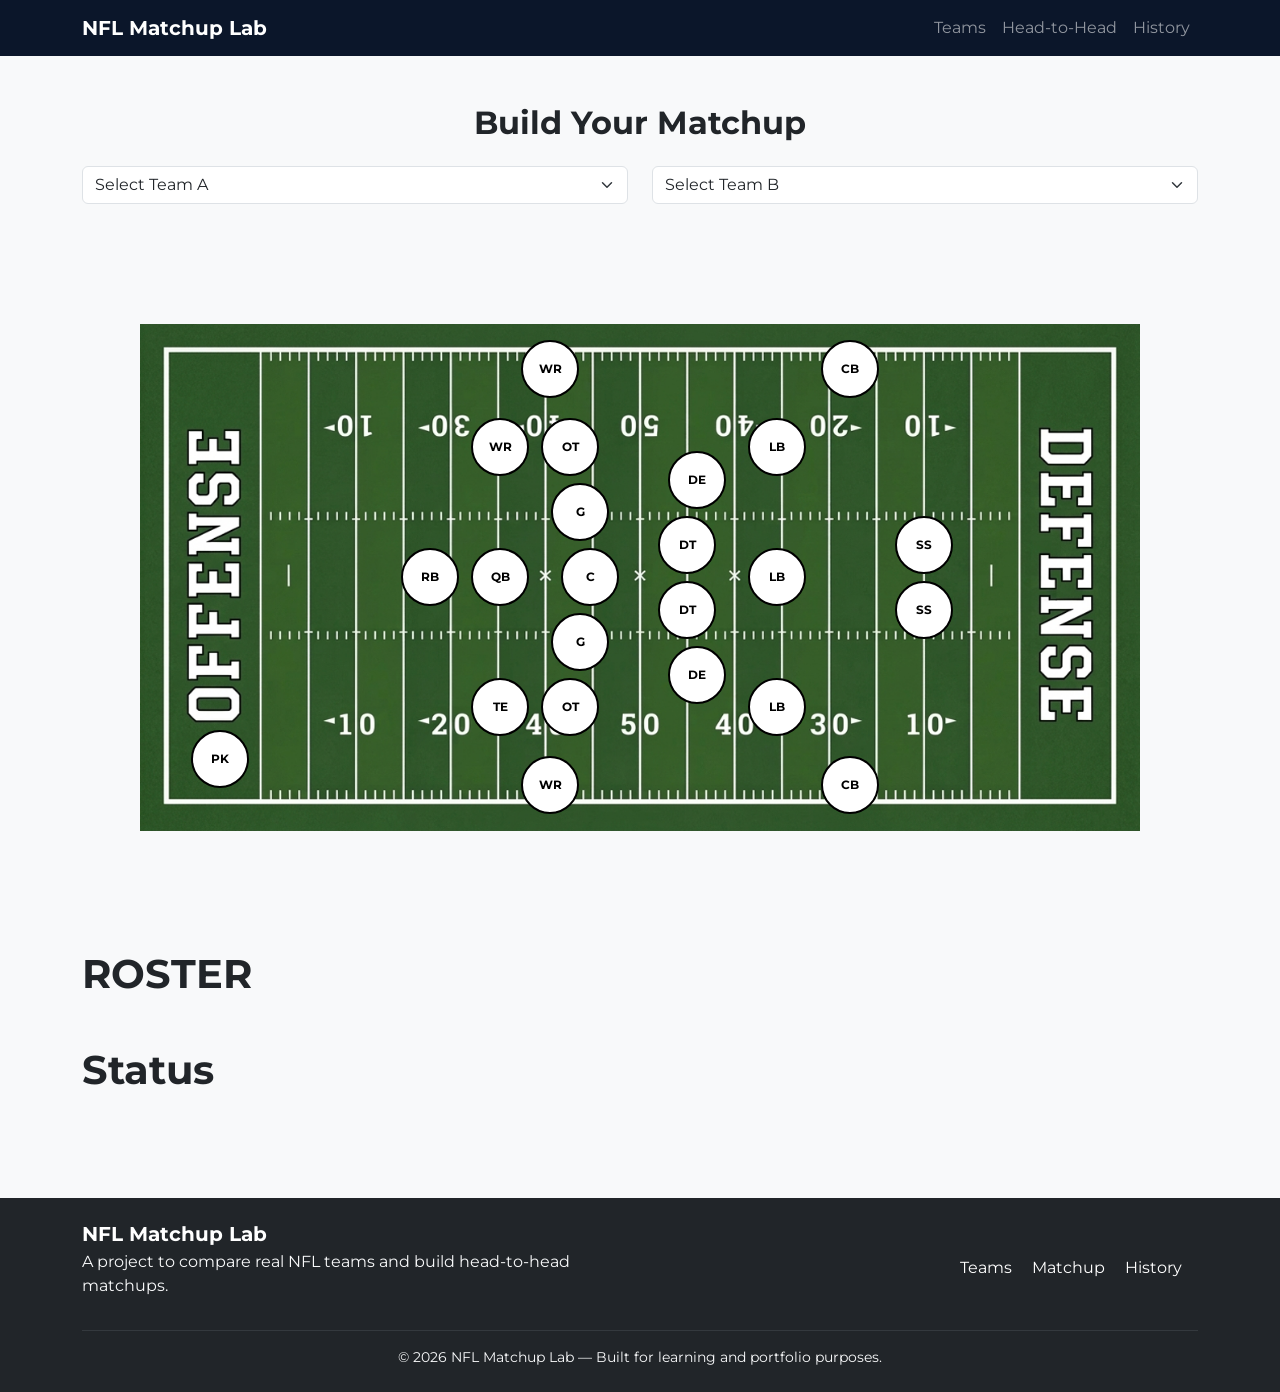
==== matchup.html @ 4785264e "field" ====
<!DOCTYPE html>
<html lang="en">

<head>
    <meta charset="UTF-8">
    <meta name="viewport" content="width=device-width, initial-scale=1.0">
    <title>NFL Matchup Lab - Head-to-Head</title>

    <!-- Google Fonts -->
    <link rel="preconnect" href="https://fonts.googleapis.com">
    <link rel="preconnect" href="https://fonts.gstatic.com" crossorigin>
    <link href="https://fonts.googleapis.com/css2?family=Montserrat:wght@400;600;700&display=swap" rel="stylesheet">

    <!-- Bootstrap -->
    <link href="https://cdn.jsdelivr.net/npm/bootstrap@5.3.3/dist/css/bootstrap.min.css" rel="stylesheet">

    <!-- Custom CSS -->
    <link rel="stylesheet" href="assets/css/style.css">
    <link rel="stylesheet" href="assets/css/matchup.css">
</head>

<body>

    <!-- NavBar -->
    <nav class="navbar navbar-expand-lg navbar-dark bg-dark">
        <div class="container">
            <a class="navbar-brand fw-bold" href="index.html">NFL Matchup Lab</a>

            <button class="navbar-toggler" type="button" data-bs-toggle="collapse" data-bs-target="#navbarNav">
                <span class="navbar-toggler-icon"></span>
            </button>

            <div class="collapse navbar-collapse" id="navbarNav">
                <ul class="navbar-nav ms-auto">
                    <li class="nav-item">
                        <a class="nav-link" href="teams.html">Teams</a>
                    </li>
                    <li class="nav-item">
                        <a class="nav-link" href="matchup.html">Head-to-Head</a>
                    </li>
                    <li class="nav-item">
                        <a class="nav-link" href="saved.html">History</a>
                    </li>
                </ul>
            </div>
        </div>
    </nav>

    <!-- Main (Head - to - Head) -->

    <section class="container py-5">

        <h2 class="text-center mb-4">Build Your Matchup</h2>

        <div class="row mb-5">
            <div id="topMessage" class="alert alert-warning d-none text-center">

            </div>
            <div class="col-md-6">
                <select id="teamA" class="form-select">
                    <option>Select Team A</option>
                </select>
            </div>

            <div class="col-md-6">
                <select id="teamB" class="form-select">
                    <option>Select Team B</option>
                </select>
            </div>
        </div>

        <!-- FIELD -->
        <div id="field" class="football-field">

            <!-- Offense -->

            <button class="position-slot wr1" data-position="WR" data-slot="wr1">WR</button>
            <button class="position-slot wr2" data-position="WR" data-slot="wr2">WR</button>
            <button class="position-slot wr3" data-position="WR" data-slot="wr3">WR</button>

            <button class="position-slot qb" data-position="QB" data-slot="qb1">QB</button>

            <button class="position-slot rb" data-position="RB" data-slot="rb1">RB</button>

            <button class="position-slot te" data-position="TE" data-slot="te1">TE</button>

            <button class="position-slot ot1" data-position="OT" data-slot="ot1">OT</button>
            <button class="position-slot ot2" data-position="OT" data-slot="ot2">OT</button>

            <button class="position-slot g1" data-position="G" data-slot="g1">G</button>
            <button class="position-slot g2" data-position="G" data-slot="g2">G</button>

            <button class="position-slot c" data-position="C" data-slot="c1">C</button>

            <button class="position-slot pk" data-position="PK" data-slot="pk1">PK</button>


            <!-- DEFENSE -->


            <button class="position-slot de1" data-position="DE" data-slot="de1">DE</button>
            <button class="position-slot de2" data-position="DE" data-slot="de2">DE</button>

            <button class="position-slot dt1" data-position="DT" data-slot="dt1">DT</button>
            <button class="position-slot dt2" data-position="DT" data-slot="dt2">DT</button>

            <button class="position-slot lb1" data-position="LB" data-slot="lb1">LB</button>
            <button class="position-slot lb2" data-position="LB" data-slot="lb2">LB</button>
            <button class="position-slot lb3" data-position="LB" data-slot="lb3">LB</button>

            <button class="position-slot cb1" data-position="CB" data-slot="cb1">CB</button>
            <button class="position-slot cb2" data-position="CB" data-slot="cb2">CB</button>

            <button class="position-slot ss1" data-position="SS" data-slot="ss1">SS</button>
            <button class="position-slot ss2" data-position="SS" data-slot="ss2">SS</button>


        </div>

        <!-- ROSTER -->
        <div id="roster" class="mt-5">
            <h1>ROSTER</h1>
        </div>
        <!-- STATUS -->
        <div id="stats" class="mt-5">
            <h1>Status</h1>
        </div>

    </section>

    <!-- Footer -->
    <footer class="bg-dark text-white py-4 mt-5">
        <div class="container">
            <div class="row align-items-center">

                <div class="col-md-6 text-center text-md-start">
                    <h5 class="fw-bold mb-1">NFL Matchup Lab</h5>
                    <p class="mb-3 text-light ">A project to compare real NFL teams and build head-to-head matchups.</p>
                </div>

                <div class="col-md-6 text-center text-md-end">
                    <a href="teams.html" class="text-white me-3 text-decoration-none">Teams</a>
                    <a href="matchup.html" class="text-white me-3 text-decoration-none">Matchup</a>
                    <a href="saved.html" class="text-white me-3 text-decoration-none">History</a>
                </div>

            </div>

            <hr class="border-secondary">

            <div class="text-center text-light small">
                © 2026 NFL Matchup Lab — Built for learning and portfolio purposes.
            </div>
        </div>
    </footer>

    <!-- Modal -->
    <div class="modal fade" id="playerModal" tabindex="-1">
        <div class="modal-dialog modal-lg modal-dialog-centered">
            <div class="modal-content">

                <div class="modal-header">
                    <h5 class="modal-title" id="modalTitle">Select Player</h5>
                    <button type="button" class="btn-close" data-bs-dismiss="modal"></button>
                </div>

                <div class="modal-body" id="modalBody">
                    <!-- Players will appear here -->
                </div>

            </div>
        </div>
    </div>

    <!-- Bootstrap JS -->
    <script src="https://cdn.jsdelivr.net/npm/bootstrap@5.3.3/dist/js/bootstrap.bundle.min.js"></script>

    <!-- Animation Section -->
    <script src="assets/js/animation.js"></script>

    <!-- SCRIPT -->
    <script src="assets/js/matchup.js"></script>
    <script src="assets/js/utils.js"></script>


</body>

</html>
---- assets/css/style.css ----
body {
  font-family: 'Montserrat', sans-serif;
  background-color: #F8F9FA;
}

h1, h2, h3, h4, .navbar-brand {
  font-weight: 700;
}

p {
  font-weight: 400;
}
.navbar {
  background-color: #0B162A !important;
}

.btn-danger {
  background-color: #C60C30;
  border: none;
}


/* Animation */

.reveal-item {
  opacity: 0;
  transform: translateY(30px);
  transition: all 0.8s ease-out;
}

.reveal-item.visible {
  opacity: 1;
  transform: translateY(0);
}

.card-img-custom {
  width: 300px;      
  max-width: 100%;
  height: auto;
  object-fit: cover;
  border-radius: 15px;  
  box-shadow: 0 4px 10px rgba(0, 0, 0, 0.15);
}

.sortable {
    cursor: pointer;
}
---- assets/css/matchup.css ----
/* ===== FIELD ===== */

.football-field {
    position: relative;
    width: 1000px;
    height: 650px;
    margin: auto;

    background-image: url("../img/field/field-horizontal.png");
    background-size: contain;
    background-repeat: no-repeat;
    background-position: center;

    border-radius: 10px;
}


/* ===== PLAYER POSITION BUTTON ====== */

.position-slot {
    position: absolute;

    width: 58px;
    height: 58px;
    background: white;
    border: 2px solid black;
    border-radius: 50%;
    font-size: 12px;
    font-weight: bold;
    display: flex;
    align-items: center;
    justify-content: center;
    cursor: pointer;

    overflow: hidden;
    
    transform: translate(-50%, -50%);
}

.filled-slot {
    background: transparent;
    border: none;
}

.slot-image {
    width: 100%;
    height: 100%;
    object-fit: cover;
    display: block;
}

.position-slot:hover {
    background: #f1f1f1;
}

/* ===== OFFENSE POSITIONS ===== */
.qb {
    left: 36%;
    top: 50%;
}

.rb {
    left: 29%;
    top: 50%;
}

.c {
    left: 45%;
    top: 50%;
}

.g1 {
    left: 44%;
    top: 40%;
}

.g2 {
    left: 44%;
    top: 60%;
}

.ot1 {
    left: 43%;
    top: 30%;
}

.ot2 {
    left: 43%;
    top: 70%;
}

.wr1 {
    left: 41%;
    top: 18%;
}

.wr2 {
    left: 41%;
    top: 82%;
}

.wr3 {
    left: 36%;
    top: 30%;
}

.te {
    left: 36%;
    top: 70%;
}

.pk {
    left: 8%;
    top: 78%;
}

/* ===== DEFENSE POSITIONS ===== */

.dt1 {
    left: 54.7%;
    top: 55%;
}

.dt2 {
    left: 54.7%;
    top: 45%;
}

.de1 {
    left: 55.7%;
    top: 65%;
}

.de2 {
    left: 55.7%;
    top: 35%;
}

.lb1 {
    left: 63.7%;
    top: 50%;
}

.lb2 {
    left: 63.7%;
    top: 30%;
}

.lb3 {
    left: 63.7%;
    top: 70%;
}

.cb1 {
    left: 71%;
    top: 18%;
}

.cb2 {
    left: 71%;
    top: 82%;
}

.ss1 {
    left: 78.4%;
    top: 55%;
}

.ss2 {
    left: 78.4%;
    top: 45%;
}




/* ===== MOBILE ===== */

@media (max-width: 768px) {

    .football-field {
        width: 100%;
        height: 700px;

        background-image: url("../img/field/field-vertical.png");
        background-size: contain;
        background-repeat: no-repeat;
        background-position: center;


    }

    .position-slot {
        position: absolute;
        width: 46px;
        height: 46px;
        font-size: 9px;
    }

    .qb {
        left: 50%;
        top: 35.6%;
    }

    .rb {
        left: 50%;
        top: 27%;
    }

    .c {
        left: 50%;
        top: 45.2%;
    }

    .g1 {
        left: 40%;
        top: 44.2%;
    }

    .g2 {
        left: 60%;
        top: 44.2%;
    }

    .ot1 {
        left: 30%;
        top: 43.2%;
    }

    .ot2 {
        left: 70%;
        top: 43.2%;
    }

    .wr1 {
        left: 20%;
        top: 41.2%;
    }

    .wr2 {
        left: 80%;
        top: 41.2%;
    }

    .wr3 {
        left: 30%;
        top: 36%;
    }

    .te {
        left: 70%;
        top: 36%;
    }

    .pk {
        left: 25%;
        top: 8%;
    }

    /* ===== DEFENSE POSITIONS ===== */

    .dt1 {
        left: 45%;
        top: 54.4%;
    }

    .dt2 {
        left: 55%;
        top: 54.4%;
    }

    .de1 {
        left: 35%;
        top: 55.4%;
    }

    .de2 {
        left: 65%;
        top: 55.4%;
    }

    .lb1 {
        left: 50%;
        top: 64%;
    }

    .lb2 {
        left: 65%;
        top: 64%;
    }

    .lb3 {
        left: 35%;
        top: 64%;
    }

    .cb1 {
        left: 80%;
        top: 70%;
    }

    .cb2 {
        left: 20%;
        top: 70%;
    }

    .ss1 {
        left: 45%;
        top: 78%;
    }

    .ss2 {
        left: 55%;
        top: 78%;
    }

}
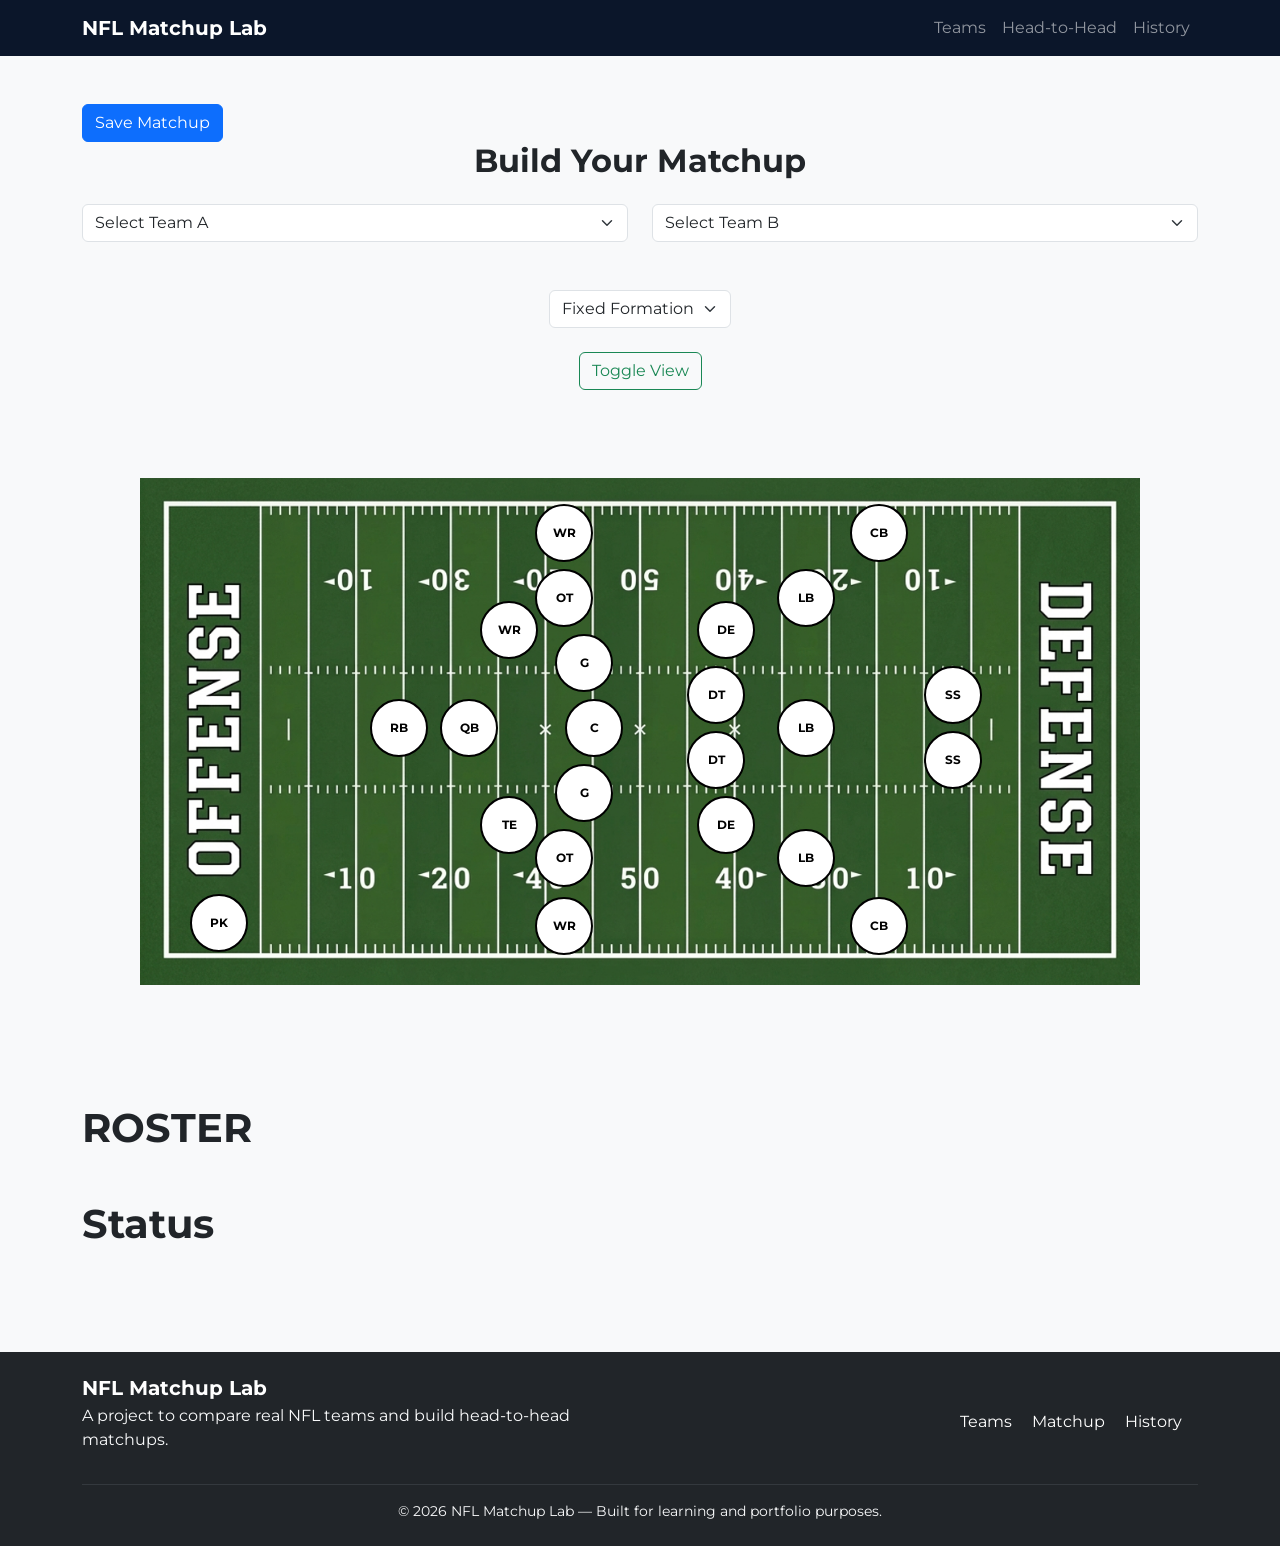
==== commit 3cefa367: "bugs" ====
--- a/matchup.html
+++ b/matchup.html
@@ -49,6 +49,7 @@
     <!-- Main (Head - to - Head) -->
 
     <section class="container py-5">
+        <button id="saveMatchup" class="btn btn-primary">Save Matchup</button>
 
         <h2 class="text-center mb-4">Build Your Matchup</h2>
 
@@ -69,6 +70,19 @@
             </div>
         </div>
 
+        <div class="d-flex justify-content-center mb-4">
+            <select id="fieldMode" class="form-select w-auto">
+                <option value="fixed">Fixed Formation</option>
+                <option value="free">Free Formation</option>
+            </select>
+        </div>
+
+        <div class="d-flex justify-content-center mb-3">
+            <button id="toggleView" class="btn btn-outline-success">
+                Toggle View
+            </button>
+        </div>
+
         <!-- FIELD -->
         <div id="field" class="football-field">
 
@@ -175,8 +189,6 @@
     <!-- Bootstrap JS -->
     <script src="https://cdn.jsdelivr.net/npm/bootstrap@5.3.3/dist/js/bootstrap.bundle.min.js"></script>
 
-    <!-- Animation Section -->
-    <script src="assets/js/animation.js"></script>
 
     <!-- SCRIPT -->
     <script src="assets/js/matchup.js"></script>
--- a/assets/css/matchup.css
+++ b/assets/css/matchup.css
@@ -4,7 +4,7 @@
     position: relative;
     width: 1000px;
     height: 650px;
-    margin: auto;
+    margin: 0 auto;
 
     background-image: url("../img/field/field-horizontal.png");
     background-size: contain;
@@ -16,6 +16,9 @@
 
 
 /* ===== PLAYER POSITION BUTTON ====== */
+.player-token {
+    pointer-events: none;
+}
 
 .position-slot {
     position: absolute;
@@ -33,13 +36,14 @@
     cursor: pointer;
 
     overflow: hidden;
-    
-    transform: translate(-50%, -50%);
+    /* overflow: visible; */
+
+    /* transform: translate(-50%, -50%); */
 }
 
 .filled-slot {
-    background: transparent;
-    border: none;
+    background: white;
+    border: 2px solid black;
 }
 
 .slot-image {
@@ -50,125 +54,137 @@
 }
 
 .position-slot:hover {
-    background: #f1f1f1;
+    filter: brightness(0.95);
+}
+
+/* ===== SWICH ====== */
+/* Slot com modo verde */
+.slot-green {
+    background-color: #90ee90;
+    border: 2px solid #4caf50;
+    color: rgb(0, 0, 0);
+}
+
+.position-slot.slot-green {
+    background-color: #90ee90 !important;
 }
 
 /* ===== OFFENSE POSITIONS ===== */
 .qb {
-    left: 36%;
-    top: 50%;
+    left: 30%;
+    top: 45%;
 }
 
 .rb {
-    left: 29%;
-    top: 50%;
+    left: 23%;
+    top: 45%;
 }
 
 .c {
-    left: 45%;
-    top: 50%;
+    left: 42.5%;
+    top: 45%;
 }
 
 .g1 {
-    left: 44%;
-    top: 40%;
+    left: 41.5%;
+    top: 35%;
 }
 
 .g2 {
-    left: 44%;
+    left: 41.5%;
+    top: 55%;
+}
+
+.ot1 {
+    left: 39.5%;
+    top: 25%;
+}
+
+.ot2 {
+    left: 39.5%;
+    top: 65%;
+}
+
+.wr1 {
+    left: 39.5%;
+    top: 15%;
+}
+
+.wr2 {
+    left: 39.5%;
+    top: 75.5%;
+}
+
+.wr3 {
+    left: 34%;
+    top: 30%;
+}
+
+.te {
+    left: 34%;
     top: 60%;
 }
 
-.ot1 {
-    left: 43%;
-    top: 30%;
-}
-
-.ot2 {
-    left: 43%;
-    top: 70%;
-}
-
-.wr1 {
-    left: 41%;
-    top: 18%;
-}
-
-.wr2 {
-    left: 41%;
-    top: 82%;
-}
-
-.wr3 {
-    left: 36%;
-    top: 30%;
-}
-
-.te {
-    left: 36%;
-    top: 70%;
-}
-
 .pk {
-    left: 8%;
-    top: 78%;
+    left: 5%;
+    top: 75%;
 }
 
 /* ===== DEFENSE POSITIONS ===== */
 
 .dt1 {
     left: 54.7%;
-    top: 55%;
+    top: 50%;
 }
 
 .dt2 {
     left: 54.7%;
-    top: 45%;
+    top: 40%;
 }
 
 .de1 {
     left: 55.7%;
-    top: 65%;
+    top: 60%;
 }
 
 .de2 {
     left: 55.7%;
-    top: 35%;
+    top: 30%;
 }
 
 .lb1 {
     left: 63.7%;
-    top: 50%;
+    top: 25%;
 }
 
 .lb2 {
     left: 63.7%;
-    top: 30%;
+    top: 45%;
 }
 
 .lb3 {
     left: 63.7%;
-    top: 70%;
+    top: 65%;
 }
 
 .cb1 {
     left: 71%;
-    top: 18%;
+    top: 15%;
 }
 
 .cb2 {
     left: 71%;
-    top: 82%;
+    top: 75.5%;
 }
 
 .ss1 {
     left: 78.4%;
-    top: 55%;
+    top: 50%;
 }
 
 .ss2 {
     left: 78.4%;
-    top: 45%;
+    top: 40%;
 }
 
 
@@ -253,7 +269,7 @@
     }
 
     .pk {
-        left: 25%;
+        left: 17%;
         top: 8%;
     }
 
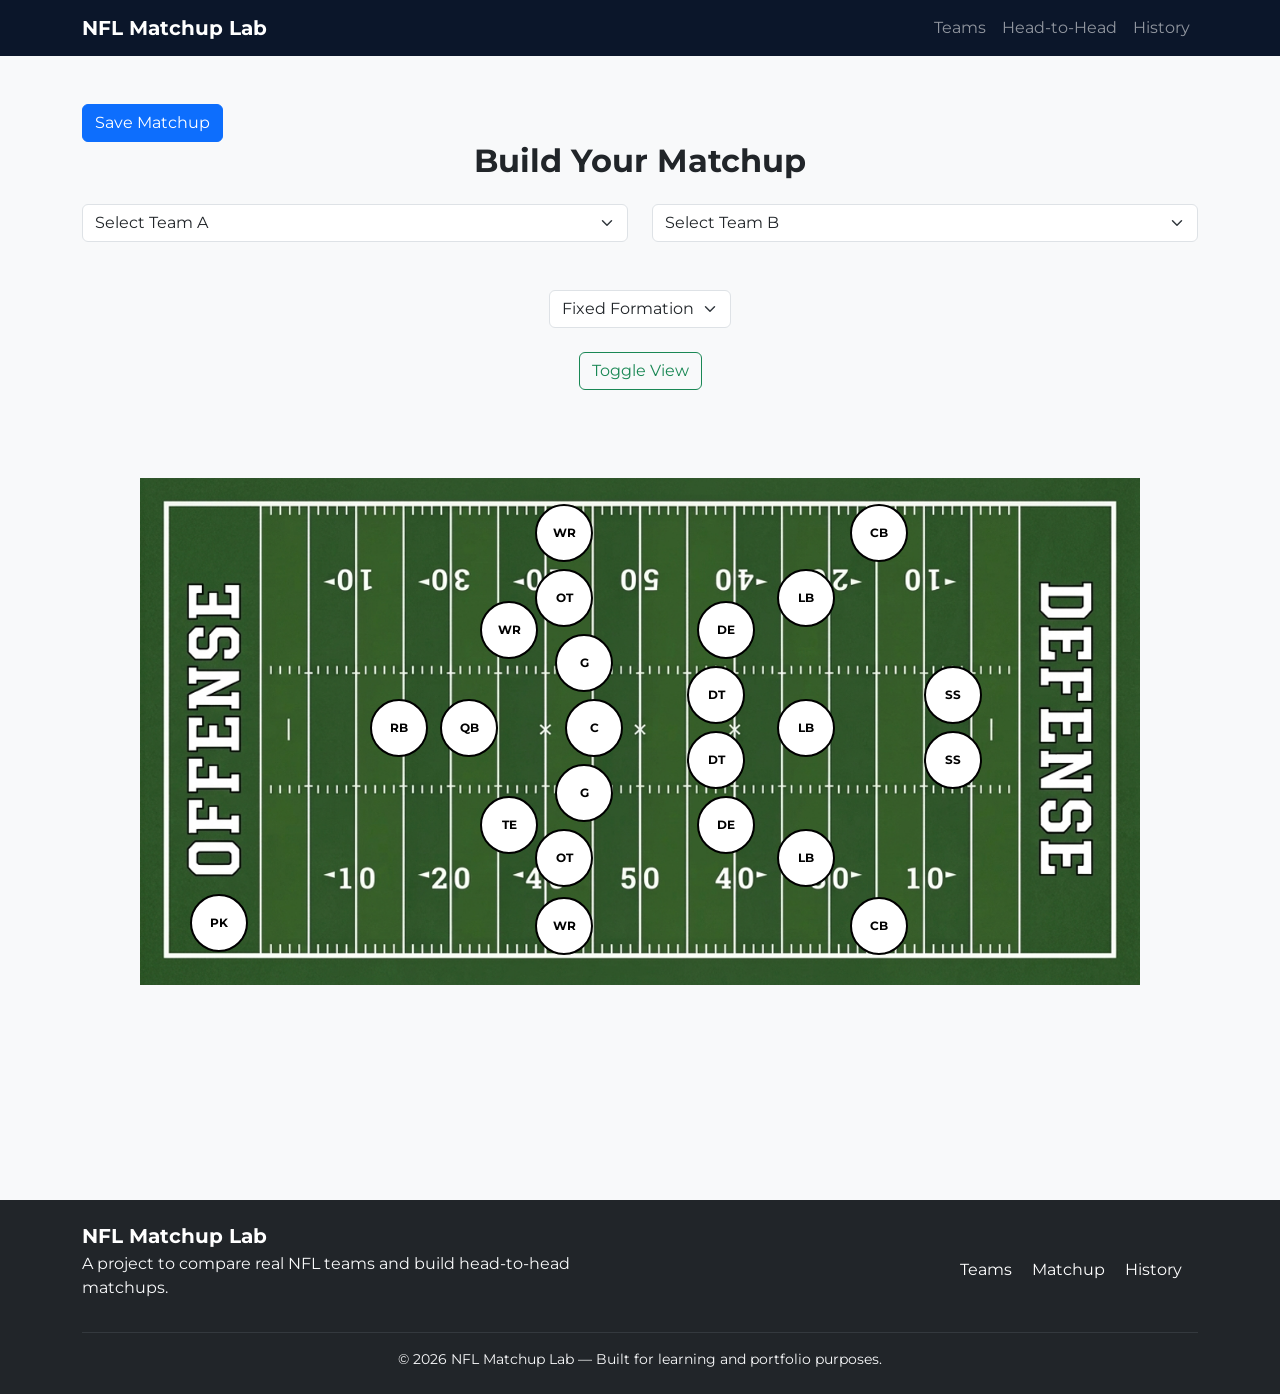
==== commit 9537abb0: "fixing bugs" ====
--- a/matchup.html
+++ b/matchup.html
@@ -24,7 +24,7 @@
     <!-- NavBar -->
     <nav class="navbar navbar-expand-lg navbar-dark bg-dark">
         <div class="container">
-            <a class="navbar-brand fw-bold" href="index.html">NFL Matchup Lab</a>
+            <a class="navbar-brand fw-bold edit-nav-link" href="index.html">NFL Matchup Lab</a>
 
             <button class="navbar-toggler" type="button" data-bs-toggle="collapse" data-bs-target="#navbarNav">
                 <span class="navbar-toggler-icon"></span>
@@ -33,13 +33,13 @@
             <div class="collapse navbar-collapse" id="navbarNav">
                 <ul class="navbar-nav ms-auto">
                     <li class="nav-item">
-                        <a class="nav-link" href="teams.html">Teams</a>
+                        <a class="nav-link edit-nav-link" href="teams.html">Teams</a>
                     </li>
                     <li class="nav-item">
-                        <a class="nav-link" href="matchup.html">Head-to-Head</a>
+                        <a class="nav-link edit-nav-link" href="matchup.html">Head-to-Head</a>
                     </li>
                     <li class="nav-item">
-                        <a class="nav-link" href="saved.html">History</a>
+                        <a class="nav-link edit-nav-link" href="saved.html">History</a>
                     </li>
                 </ul>
             </div>
@@ -49,7 +49,7 @@
     <!-- Main (Head - to - Head) -->
 
     <section class="container py-5">
-        <button id="saveMatchup" class="btn btn-primary">Save Matchup</button>
+        <button id="saveMatchup" class="btn btn-primary edit-save-btn">Save Matchup</button>
 
         <h2 class="text-center mb-4">Build Your Matchup</h2>
 
@@ -132,13 +132,9 @@
         </div>
 
         <!-- ROSTER -->
-        <div id="roster" class="mt-5">
-            <h1>ROSTER</h1>
-        </div>
+        <div id="roster" class="mt-5"></div>
         <!-- STATUS -->
-        <div id="stats" class="mt-5">
-            <h1>Status</h1>
-        </div>
+        <div id="stats" class="mt-5"></div>
 
     </section>
 
@@ -153,9 +149,9 @@
                 </div>
 
                 <div class="col-md-6 text-center text-md-end">
-                    <a href="teams.html" class="text-white me-3 text-decoration-none">Teams</a>
-                    <a href="matchup.html" class="text-white me-3 text-decoration-none">Matchup</a>
-                    <a href="saved.html" class="text-white me-3 text-decoration-none">History</a>
+                    <a href="teams.html" class="text-white me-3 text-decoration-none edit-nav-link">Teams</a>
+                    <a href="matchup.html" class="text-white me-3 text-decoration-none edit-nav-link">Matchup</a>
+                    <a href="saved.html" class="text-white me-3 text-decoration-none edit-nav-link">History</a>
                 </div>
 
             </div>
@@ -186,6 +182,25 @@
         </div>
     </div>
 
+    <div id="editExitModal" class="edit-exit-modal hidden">
+
+        <div class="modal-box">
+
+            <h3>Save changes?</h3>
+            <p>You are editing a matchup.</p>
+
+            <div class="modal-actions">
+
+                <button id="modalSave">Save</button>
+                <button id="modalDiscard">Discard</button>
+                <button id="modalCancel">Cancel</button>
+
+            </div>
+
+        </div>
+
+    </div>
+
     <!-- Bootstrap JS -->
     <script src="https://cdn.jsdelivr.net/npm/bootstrap@5.3.3/dist/js/bootstrap.bundle.min.js"></script>
 
--- a/assets/css/matchup.css
+++ b/assets/css/matchup.css
@@ -330,4 +330,34 @@
         top: 78%;
     }
 
+}
+
+/* MODAL */
+.edit-exit-modal {
+
+    position: fixed;
+    top: 0;
+    left: 0;
+
+    width: 100%;
+    height: 100%;
+
+    background: rgba(0,0,0,0.5);
+
+    display: flex;
+    align-items: center;
+    justify-content: center;
+
+    z-index: 9999;
+}
+
+.hidden {
+    display: none;
+}
+
+.modal-box{
+    background:#111;
+    padding:25px;
+    border-radius:10px;
+    text-align: center;
 }
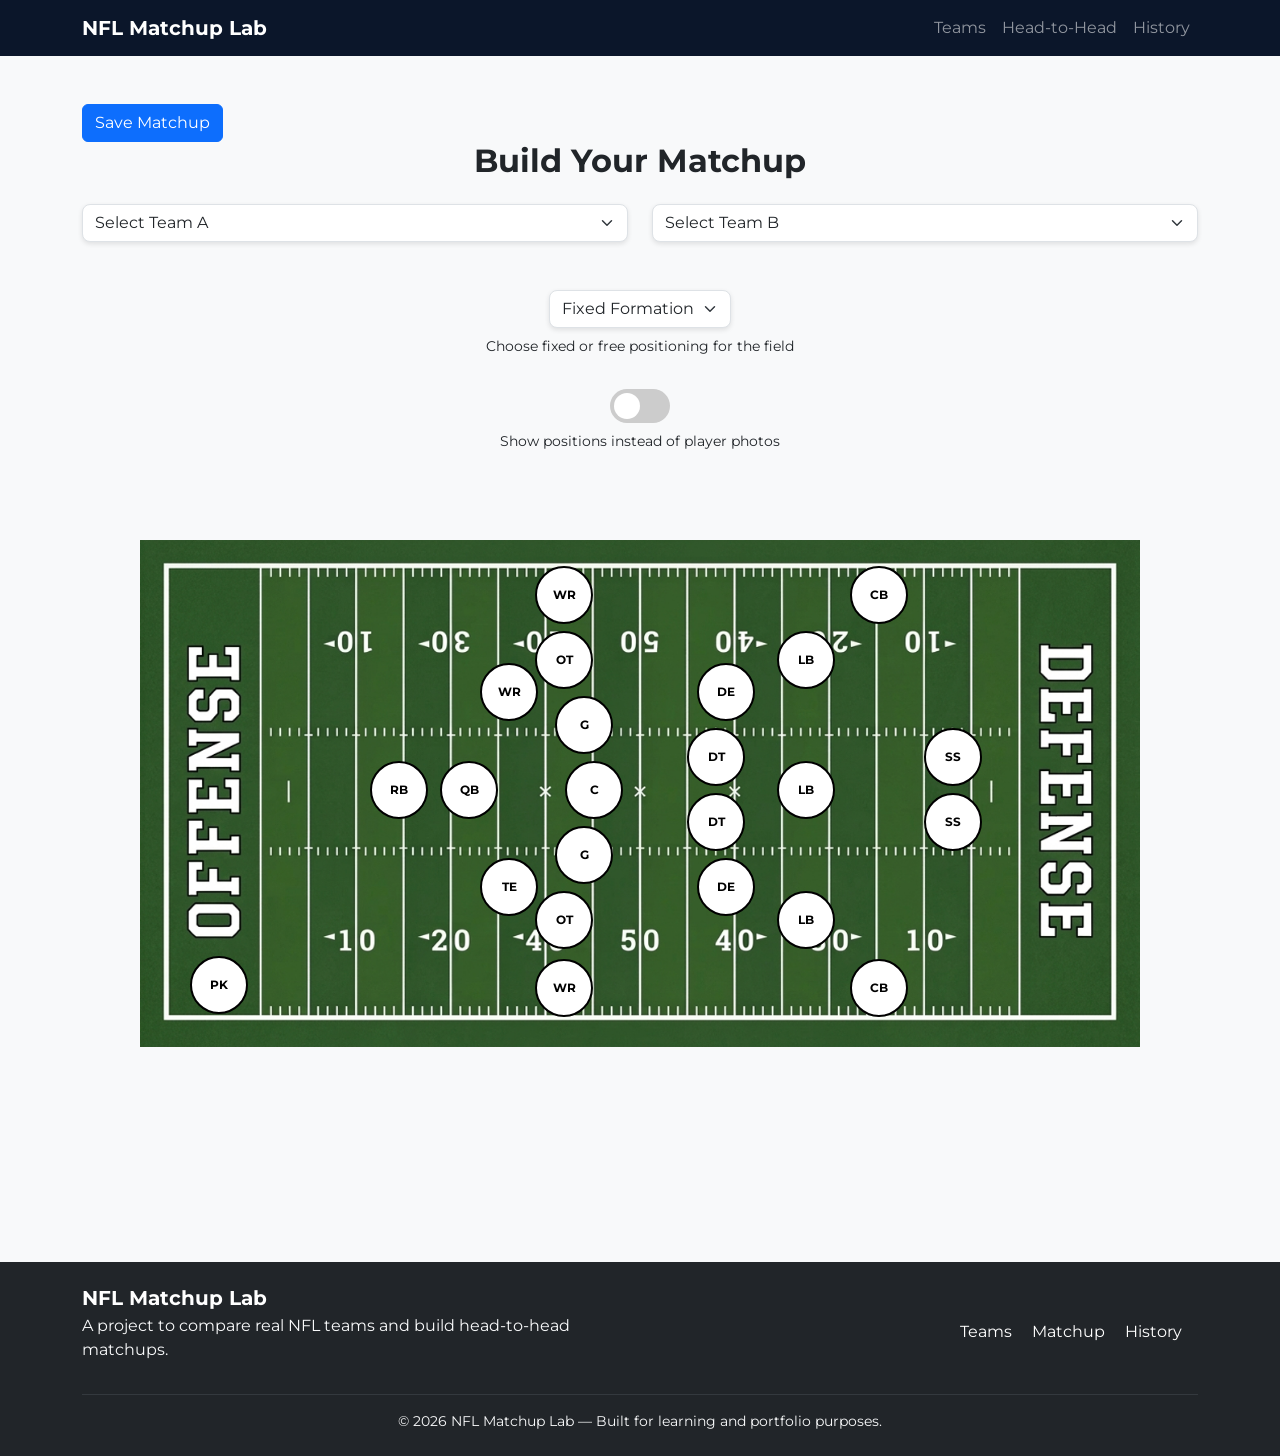
==== commit 1851db97: "responsive" ====
--- a/matchup.html
+++ b/matchup.html
@@ -17,6 +17,7 @@
     <!-- Custom CSS -->
     <link rel="stylesheet" href="assets/css/style.css">
     <link rel="stylesheet" href="assets/css/matchup.css">
+    <link rel="stylesheet" href="assets/css/buttons.css">
 </head>
 
 <body>
@@ -70,17 +71,25 @@
             </div>
         </div>
 
-        <div class="d-flex justify-content-center mb-4">
-            <select id="fieldMode" class="form-select w-auto">
+        <div class="d-flex flex-column align-items-center mb-4">
+
+            <select id="fieldMode" class="form-select w-auto mb-2">
                 <option value="fixed">Fixed Formation</option>
                 <option value="free">Free Formation</option>
             </select>
-        </div>
-
-        <div class="d-flex justify-content-center mb-3">
-            <button id="toggleView" class="btn btn-outline-success">
-                Toggle View
-            </button>
+            <span class="small text-center mb-2">
+                Choose fixed or free positioning for the field
+            </span>
+        </div>
+
+        <div class="d-flex flex-column align-items-center justify-content-center mb-3">
+            <label class="switch mb-2">
+                <input type="checkbox" id="toggleView">
+                <span class="slider round"></span>
+            </label>
+            <span class="text-center small" for="toggleView">
+                Show positions instead of player photos
+            </span>
         </div>
 
         <!-- FIELD -->
--- a/assets/css/matchup.css
+++ b/assets/css/matchup.css
@@ -12,6 +12,7 @@
     background-position: center;
 
     border-radius: 10px;
+    touch-action: none;
 }
 
 
@@ -214,123 +215,137 @@
     }
 
     .qb {
-        left: 50%;
-        top: 35.6%;
+        left: 45%;
+        top: 30%;
     }
 
     .rb {
-        left: 50%;
-        top: 27%;
+        left: 45%;
+        top: 23%;
     }
 
     .c {
-        left: 50%;
-        top: 45.2%;
+        left: 45%;
+        top: 42.5%;
     }
 
     .g1 {
-        left: 40%;
-        top: 44.2%;
+        left: 35%;
+        top: 41.5%;
     }
 
     .g2 {
-        left: 60%;
-        top: 44.2%;
+        left: 55%;
+        top: 41.5%;
     }
 
     .ot1 {
-        left: 30%;
-        top: 43.2%;
+        left: 25%;
+        top: 39.5%;
     }
 
     .ot2 {
-        left: 70%;
-        top: 43.2%;
+        left: 65%;
+        top: 39.5%;
     }
 
     .wr1 {
+        left: 15%;
+        top: 39.5%;
+    }
+
+    .wr2 {
+        left: 75.5%;
+        top: 39.5%;
+    }
+
+    .wr3 {
         left: 20%;
-        top: 41.2%;
-    }
-
-    .wr2 {
-        left: 80%;
-        top: 41.2%;
-    }
-
-    .wr3 {
-        left: 30%;
-        top: 36%;
+        top: 34%;
     }
 
     .te {
         left: 70%;
-        top: 36%;
+        top: 34%;
     }
 
     .pk {
-        left: 17%;
-        top: 8%;
+        left: 10%;
+        top: 4%;
     }
 
     /* ===== DEFENSE POSITIONS ===== */
 
     .dt1 {
+        left: 50%;
+        top: 54.7%;
+    }
+
+    .dt2 {
+        left: 40%;
+        top: 54.7%;
+    }
+
+    .de1 {
+        left: 60%;
+        top: 55.7%;
+    }
+
+    .de2 {
+        left: 30%;
+        top: 55.7%;
+    }
+
+    .lb1 {
+        left: 25%;
+        top: 63.7%;
+    }
+
+    .lb2 {
         left: 45%;
-        top: 54.4%;
-    }
-
-    .dt2 {
-        left: 55%;
-        top: 54.4%;
-    }
-
-    .de1 {
-        left: 35%;
-        top: 55.4%;
-    }
-
-    .de2 {
+        top: 63.7%;
+    }
+
+    .lb3 {
         left: 65%;
-        top: 55.4%;
-    }
-
-    .lb1 {
+        top: 63.7%;
+    }
+
+    .cb1 {
+        left: 15%;
+        top: 71%;
+    }
+
+    .cb2 {
+        left: 75.5%;
+        top: 71%;
+    }
+
+    .ss1 {
         left: 50%;
-        top: 64%;
-    }
-
-    .lb2 {
-        left: 65%;
-        top: 64%;
-    }
-
-    .lb3 {
-        left: 35%;
-        top: 64%;
-    }
-
-    .cb1 {
-        left: 80%;
-        top: 70%;
-    }
-
-    .cb2 {
-        left: 20%;
-        top: 70%;
-    }
-
-    .ss1 {
-        left: 45%;
-        top: 78%;
+        top: 78.4%;
     }
 
     .ss2 {
-        left: 55%;
-        top: 78%;
-    }
-
-}
+        left: 40%;
+        top: 78.4%;
+    }
+
+    /* DRAGGING */
+    body.dragging {
+        overflow: hidden;
+        touch-action: none;
+    }
+
+    #saveMatchup {
+        display: block;
+        margin: 0 auto 20px;
+        width: 50%;
+    }
+
+}
+
+
 
 /* MODAL */
 .edit-exit-modal {
@@ -342,7 +357,7 @@
     width: 100%;
     height: 100%;
 
-    background: rgba(0,0,0,0.5);
+    background: rgba(0, 0, 0, 0.5);
 
     display: flex;
     align-items: center;
@@ -355,9 +370,9 @@
     display: none;
 }
 
-.modal-box{
-    background:#111;
-    padding:25px;
-    border-radius:10px;
+.modal-box {
+    background: #ffffff;
+    padding: 25px;
+    border-radius: 10px;
     text-align: center;
 }
--- a/assets/css/buttons.css
+++ b/assets/css/buttons.css
@@ -0,0 +1,61 @@
+/* ============= */
+/* Toggle Button */
+/* ============= */
+
+.switch {
+  position: relative;
+  display: inline-block;
+  width: 60px;
+  height: 34px;
+}
+
+.switch input { 
+  opacity: 0;
+  width: 0;
+  height: 0;
+}
+
+.slider {
+  position: absolute;
+  cursor: pointer;
+  top: 0; left: 0; right: 0; bottom: 0;
+  background-color: #ccc;
+  transition: 0.4s;
+  border-radius: 34px;
+}
+
+.slider:before {
+  position: absolute;
+  content: "";
+  height: 26px; width: 26px;
+  left: 4px; bottom: 4px;
+  background-color: white;
+  transition: 0.4s;
+  border-radius: 50%;
+}
+
+/* Atictive */
+input:checked + .slider {
+  background-color: #198754; 
+}
+
+input:checked + .slider:before {
+  transform: translateX(26px);
+}
+
+
+
+/* ========= */
+/* SELECTORS */
+/* ========= */
+
+.form-select {
+    border-radius: 0.5rem;
+    box-shadow: 0 2px 5px rgba(0,0,0,0.1);
+    transition: 0.3s;
+}
+
+.form-select:focus {
+    border-color: #198754; /* verde do Bootstrap */
+    box-shadow: 0 0 0 0.2rem rgba(25,135,84,.25);
+}
